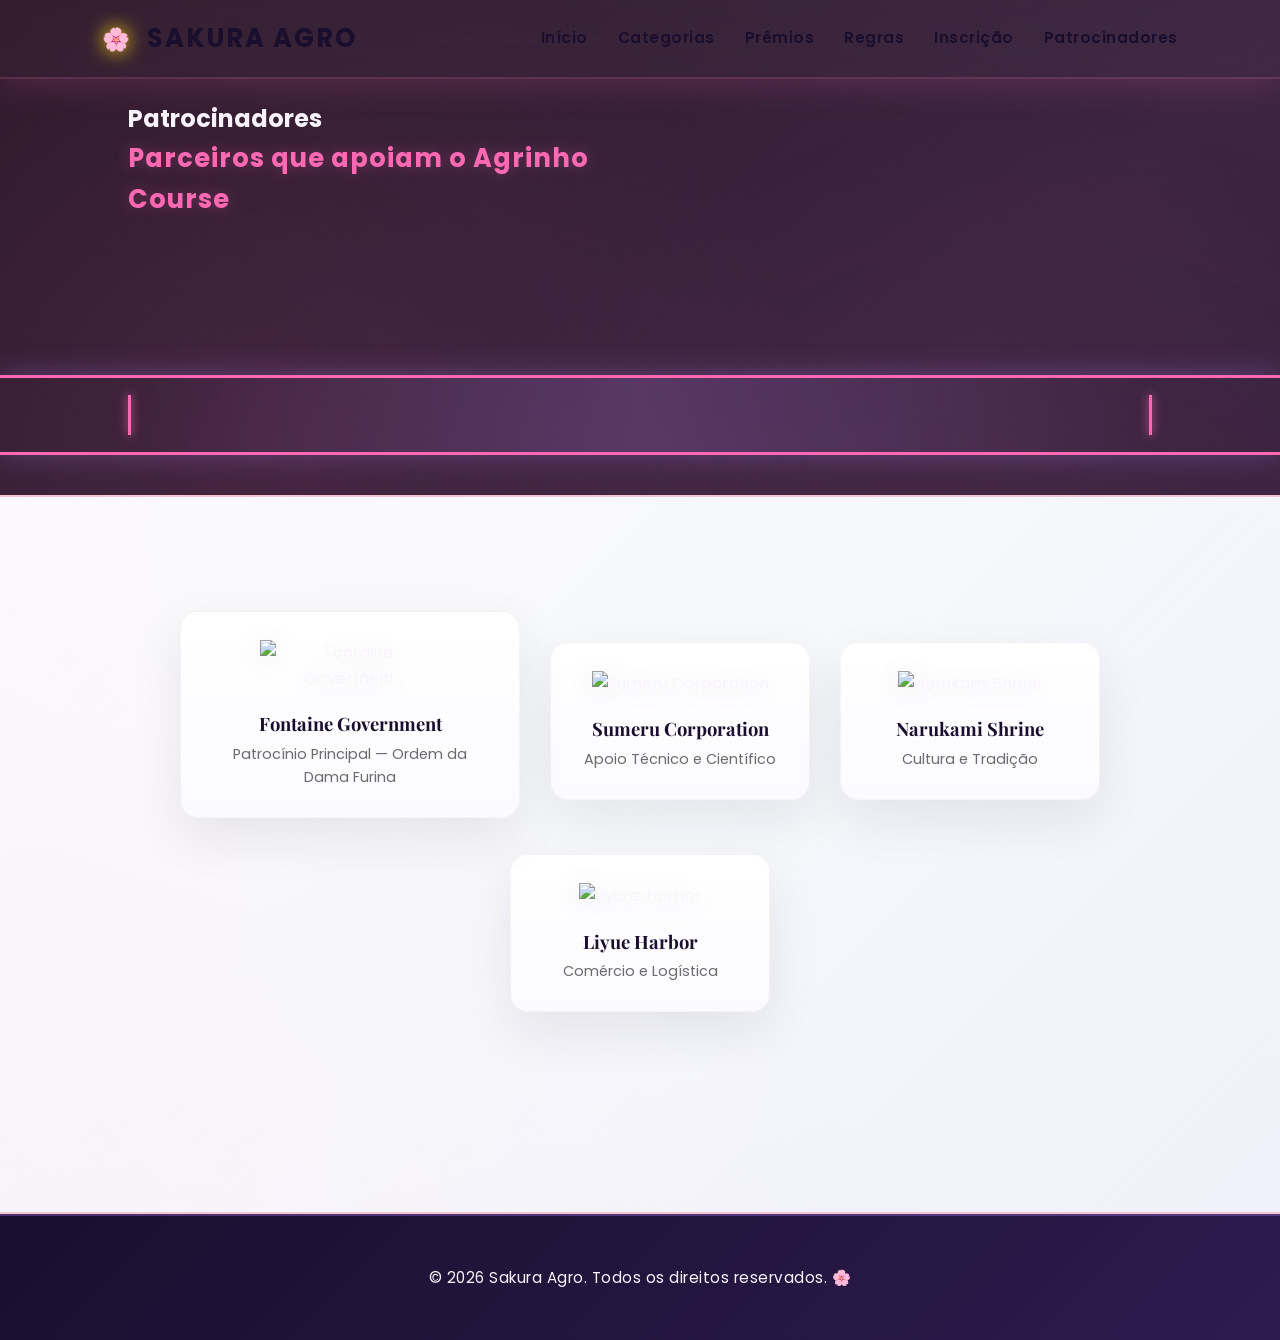
==== sponsors.html @ 6cbfce7f "vvccvcvvc" ====
<!DOCTYPE html>
<html lang="pt-BR">
<head>
    <meta charset="UTF-8">
    <meta name="viewport" content="width=device-width, initial-scale=1.0">
    <title>Patrocinadores — Sakura Agro</title>
    <meta name="description" content="Página dedicada aos patrocinadores do Concurso Sakura Agro.">
    <link rel="stylesheet" href="style.css">
    <script src="script.js" defer></script>
</head>
<body class="sponsors-page">

<header>
    <div class="logo"><span class="logo-icon">🌸</span> Sakura Agro</div>
    <nav>
        <a href="index.html#inicio">Início</a>
        <a href="index.html#categorias">Categorias</a>
        <a href="index.html#premios">Prêmios</a>
        <a href="index.html#regras">Regras</a>
        <a href="index.html#inscricao">Inscrição</a>
        <a href="sponsors.html" class="active">Patrocinadores</a>
    </nav>
</header>

<section class="section section-hero-small">
    <div class="hero-content">
        <h1>Patrocinadores</h1>
        <p class="hero-subtitle">Parceiros que apoiam o Agrinho Course</p>
    </div>
</section>

<div class="torii-gate" aria-hidden="true"></div>

<main class="section section-sponsors page-only">
    <div class="sponsors-grid sponsors-grid-page">
        <div class="sponsor-card sponsor-feature">
            <img src="https://i.pinimg.com/1200x/1a/83/44/1a834451428a2a9a64dd403f55b60fff.jpg" alt="Fontaine Goverment">
            <h3 class="sponsor-name">Fontaine Government</h3>
            <p class="sponsor-role">Patrocínio Principal — Ordem da Dama Furina</p>
        </div>

        <div class="sponsor-card">
            <img src="https://i.pinimg.com/1200x/a7/0e/d1/a70ed110e1bf7dfa4d4fc2fdf993f224.jpg" alt="Sumeru Corporation">
            <h3 class="sponsor-name">Sumeru Corporation</h3>
            <p class="sponsor-role">Apoio Técnico e Científico</p>
        </div>

        <div class="sponsor-card">
            <img src="https://i.pinimg.com/1200x/59/bc/20/59bc202d70ffbcce780dacec25b6aa6b.jpg" alt="Narukami Shrine">
            <h3 class="sponsor-name">Narukami Shrine</h3>
            <p class="sponsor-role">Cultura e Tradição</p>
        </div>

        <div class="sponsor-card">
            <img src="https://i.pinimg.com/1200x/6c/08/5d/6c085d17c82d0648b379d2c2f9f235dd.jpg" alt="Liyune harbor">
            <h3 class="sponsor-name">Liyue Harbor</h3>
            <p class="sponsor-role">Comércio e Logística</p>
        </div>
    </div>
</main>

<footer>
    <div class="footer-content">
        <p>&copy; 2026 Sakura Agro. Todos os direitos reservados. 🌸</p>
    </div>
</footer>

</body>
</html>
---- style.css ----
@import url('https://fonts.googleapis.com/css2?family=Playfair+Display:wght@700;900&family=Poppins:wght@300;400;600;700&display=swap');

:root{
    --primary:#E75480;
    --secondary:#C94A8B;
    --accent:#FF69B4;
    --gold:#FFD60A;
    --neon-purple:#FF69B4;
    --neon-pink:#FF1493;
    --dark:#1a0e2e;
    --light:#F8F4FB;
    --purple-light:#E8D5F2;
}

*{
    margin:0;
    padding:0;
    box-sizing:border-box;
}

html{
    scroll-behavior:smooth;
}

body{
    font-family:'Poppins', sans-serif;
    background:linear-gradient(135deg, #2d1a2a 0%, #3d2541 50%, #2d1f3d 100%);
    color:var(--light);
    overflow-x:hidden;
    line-height:1.6;
    position:relative;
}

body::before{
    content:'';
    position:fixed;
    top:0;
    left:0;
    width:100%;
    height:100%;
    background:
        radial-gradient(circle at 20% 50%, rgba(255, 105, 180, 0.08) 0%, transparent 50%),
        radial-gradient(circle at 80% 80%, rgba(231, 84, 128, 0.08) 0%, transparent 50%);
    pointer-events:none;
    z-index:0;
}

/* ===== HEADER ===== */
header{
    position:fixed;
    top:0;
    left:0;
    width:100%;
    z-index:1000;
    display:flex;
    justify-content:space-between;
    align-items:center;
    padding:18px 8%;
    background:rgba(45, 26, 42, 0.95);
    backdrop-filter:blur(20px);
    box-shadow:0 8px 32px rgba(255, 105, 180, 0.15);
    border-bottom:2px solid rgba(255, 105, 180, 0.2);
}

.logo{
    font-size:1.6rem;
    font-weight:900;
    background:linear-gradient(135deg, #FF69B4, #FF1493);
    -webkit-background-clip:text;
    -webkit-text-fill-color:transparent;
    background-clip:text;
    letter-spacing:2px;
    text-transform:uppercase;
}

.logo-icon{
    color:var(--gold);
    margin-right:8px;
    font-size:1.4rem;
    filter:drop-shadow(0 0 10px var(--gold));
}

nav{
    display:flex;
    gap:30px;
}

nav a{
    text-decoration:none;
    color:var(--light);
    font-weight:600;
    font-size:0.95rem;
    transition:all 0.3s ease;
    position:relative;
    letter-spacing:0.5px;
    text-shadow:0 0 10px rgba(187, 134, 252, 0);
}

nav a::after{
    content:'';
    position:absolute;
    bottom:-8px;
    left:0;
    width:0;
    height:3px;
    background:linear-gradient(90deg, var(--neon-purple), var(--neon-pink), var(--gold));
    transition:width 0.3s ease;
    box-shadow:0 0 10px var(--neon-purple);
}

nav a:hover{
    color:var(--neon-pink);
    text-shadow:0 0 15px rgba(255, 16, 240, 0.5);
}

nav a:hover::after{
    width:100%;
}

/* ===== HERO ===== */
.hero{
    min-height:100vh;
    display:flex;
    justify-content:space-between;
    align-items:center;
    text-align:left;
    padding:150px 8% 80px;
    background:linear-gradient(135deg, rgba(231, 84, 128, 0.1) 0%, rgba(201, 74, 139, 0.05) 100%);
    position:relative;
    overflow:hidden;
    gap:40px;
    z-index:1;
}

.hero::before{
    content:'';
    position:absolute;
    top:-50%;
    right:10%;
    width:600px;
    height:600px;
    background:radial-gradient(circle, rgba(255, 105, 180, 0.15) 0%, transparent 70%);
    border-radius:50%;
    filter:blur(40px);
}

.hero-ornament{
    font-size:2.5rem;
    color:var(--neon-purple);
    opacity:0.6;
    position:absolute;
    top:50%;
    transform:translateY(-50%);
    text-shadow:0 0 20px var(--neon-purple);
}

.hero-ornament.left{
    left:3%;
}

.hero-ornament.right{
    right:3%;
}

.hero-content{
    flex:1;
    max-width:550px;
    position:relative;
    z-index:2;
}

.hero-image{
    flex:1;
    display:flex;
    justify-content:center;
    align-items:center;
    position:relative;
    z-index:2;
}

.hero-image img{
    width:100%;
    max-width:450px;
    height:auto;
    filter:drop-shadow(0 0 40px rgba(255, 16, 240, 0.4));
    animation:sway 3s ease-in-out infinite;
}

.hero-glow{
    position:absolute;
    width:400px;
    height:400px;
    background:radial-gradient(circle, rgba(187, 134, 252, 0.2) 0%, transparent 70%);
    border-radius:50%;
    filter:blur(30px);
    animation:pulse 3s ease-in-out infinite;
}

@keyframes sway{
    0%, 100%{ transform:translateX(0) translateY(0); }
    50%{ transform:translateX(10px) translateY(-15px); }
}

@keyframes pulse{
    0%, 100%{ transform:scale(1); opacity:0.6; }
    50%{ transform:scale(1.1); opacity:0.8; }
}

.hero-decoration{
    font-size:3rem;
    color:var(--gold);
    margin-bottom:20px;
    animation:float 3s ease-in-out infinite;
    text-shadow:0 0 20px var(--gold);
}

@keyframes float{
    0%, 100%{ transform:translateY(0px); }
    50%{ transform:translateY(-20px); }
}

.hero h1{
    font-size:5.5rem;
    line-height:1;
    margin-bottom:15px;
    background:linear-gradient(135deg, #FF69B4, #FF1493, var(--gold));
    -webkit-background-clip:text;
    -webkit-text-fill-color:transparent;
    background-clip:text;
    font-weight:900;
    letter-spacing:3px;
    text-shadow:0 0 30px rgba(255, 105, 180, 0.3);
    font-family:'Playfair Display', serif;
}

.hero-subtitle{
    font-size:1.6rem;
    color:#FF69B4;
    margin-bottom:15px;
    font-weight:700;
    letter-spacing:1px;
    text-shadow:0 0 15px rgba(255, 105, 180, 0.3);
}

.hero-description{
    font-size:1.1rem;
    margin-bottom:40px;
    color:#D0D0D0;
    line-height:1.9;
}

.hero-buttons{
    display:flex;
    gap:20px;
}

/* ===== BUTTONS ===== */
.btn{
    display:inline-block;
    padding:16px 40px;
    margin:0;
    border:none;
    border-radius:50px;
    font-weight:700;
    font-size:1rem;
    cursor:pointer;
    transition:all 0.3s ease;
    letter-spacing:1px;
    text-transform:uppercase;
    position:relative;
    overflow:hidden;
}

.btn::before{
    content:'';
    position:absolute;
    top:0;
    left:-100%;
    width:100%;
    height:100%;
    background:inherit;
    filter:brightness(1.3);
    z-index:-1;
    transition:left 0.3s ease;
}

.btn:hover::before{
    left:0;
}

.btn-primary{
    background:linear-gradient(135deg, var(--neon-purple), var(--neon-pink));
    color:white;
    box-shadow:0 0 30px rgba(187, 134, 252, 0.5);
    border:1px solid rgba(187, 134, 252, 0.5);
}

.btn-primary:hover{
    transform:translateY(-3px);
    box-shadow:0 0 50px rgba(187, 134, 252, 0.8);
    border-color:var(--gold);
}

.btn-secondary{
    background:transparent;
    color:var(--neon-pink);
    border:2px solid var(--neon-pink);
    box-shadow:0 0 20px rgba(255, 16, 240, 0.3);
}

.btn-secondary:hover{
    background:var(--neon-pink);
    color:var(--dark);
    transform:translateY(-3px);
    box-shadow:0 0 40px rgba(255, 16, 240, 0.6);
}

.btn-submit{
    width:100%;
    margin-top:20px;
}

/* ===== TORII GATE ===== */
.torii-gate{
    height:80px;
    background:linear-gradient(90deg, transparent 10%, rgba(187, 134, 252, 0.2) 50%, transparent 90%);
    border-top:3px solid var(--neon-purple);
    border-bottom:3px solid var(--neon-purple);
    position:relative;
    margin:40px 0;
    box-shadow:0 0 30px rgba(187, 134, 252, 0.3);
}

.torii-gate::before,
.torii-gate::after{
    content:'';
    position:absolute;
    width:3px;
    height:40px;
    background:var(--neon-purple);
    top:50%;
    transform:translateY(-50%);
    box-shadow:0 0 10px var(--neon-purple);
}

.torii-gate::before{
    left:10%;
}

.torii-gate::after{
    right:10%;
}

/* ===== SECTIONS ===== */
.section{
    padding:100px 10%;
    position:relative;
    z-index:1;
}

.section-title{
    text-align:center;
    margin-bottom:60px;
}

.section-title h2{
    font-size:3.5rem;
    background:linear-gradient(135deg, #FF69B4, #FF1493, var(--gold));
    -webkit-background-clip:text;
    -webkit-text-fill-color:transparent;
    background-clip:text;
    margin-bottom:15px;
    letter-spacing:2px;
    font-weight:900;
    font-family:'Playfair Display', serif;
    text-shadow:0 0 30px rgba(255, 105, 180, 0.2);
}

.title-line{
    width:100px;
    height:4px;
    background:linear-gradient(90deg, #FF69B4, #FF1493, var(--gold));
    margin:0 auto;
    border-radius:2px;
    box-shadow:0 0 20px #FF69B4;
}

.section-subtitle{
    color:var(--neon-pink);
    font-size:1.1rem;
    margin-top:15px;
    letter-spacing:1px;
}

/* ===== CATEGORIES SECTION ===== */
.section-categories{
    background:linear-gradient(135deg, rgba(123, 45, 159, 0.1) 0%, rgba(45, 27, 78, 0.8) 100%);
    border-top:2px solid rgba(187, 134, 252, 0.3);
    border-bottom:2px solid rgba(187, 134, 252, 0.3);
}

.categories-grid{
    display:grid;
    grid-template-columns:repeat(auto-fit, minmax(280px, 1fr));
    gap:30px;
    margin-top:50px;
}

.category-card{
    background:linear-gradient(135deg, rgba(123, 45, 159, 0.2) 0%, rgba(201, 74, 139, 0.1) 100%);
    padding:40px 30px;
    border-radius:15px;
    text-align:center;
    transition:all 0.35s ease;
    border:2px solid rgba(187, 134, 252, 0.3);
    box-shadow:0 10px 30px rgba(187, 134, 252, 0.1);
    position:relative;
    overflow:hidden;
}

.category-card::before{
    content:'';
    position:absolute;
    top:-50%;
    left:-50%;
    width:200%;
    height:200%;
    background:linear-gradient(135deg, transparent 0%, rgba(255, 16, 240, 0.1) 50%, transparent 100%);
    transition:all 0.3s ease;
    opacity:0;
}

.category-card:hover{
    transform:translateY(-10px);
    border-color:var(--neon-pink);
    background:linear-gradient(135deg, rgba(123, 45, 159, 0.3) 0%, rgba(201, 74, 139, 0.2) 100%);
    box-shadow:0 20px 50px rgba(255, 16, 240, 0.3);
}

.category-card:hover::before{
    opacity:1;
    animation:shine 0.5s ease;
}

@keyframes shine{
    0%{ left:-50%; }
    100%{ left:150%; }
}

.category-icon{
    font-size:3.5rem;
    margin-bottom:20px;
    filter:drop-shadow(0 0 15px rgba(187, 134, 252, 0.4));
}

.category-card h3{
    color:var(--neon-pink);
    font-size:1.5rem;
    margin-bottom:15px;
    font-weight:700;
}

.category-card p{
    color:#B0B0B0;
    line-height:1.7;
    font-size:0.95rem;
    margin-bottom:20px;
}

.category-badge{
    display:inline-block;
    background:linear-gradient(135deg, var(--neon-purple), var(--neon-pink));
    color:white;
    padding:8px 16px;
    border-radius:20px;
    font-size:0.85rem;
    font-weight:700;
    box-shadow:0 0 15px rgba(187, 134, 252, 0.4);
}

/* ===== PRIZES SECTION ===== */
.section-prizes{
    background:linear-gradient(135deg, #2d1b4e 0%, rgba(45, 27, 78, 0.5) 100%);
}

.prizes-container{
    display:grid;
    grid-template-columns:repeat(auto-fit, minmax(320px, 1fr));
    gap:30px;
    margin-top:50px;
}

.prize-card{
    background:linear-gradient(135deg, rgba(123, 45, 159, 0.2) 0%, rgba(201, 74, 139, 0.15) 100%);
    padding:40px 30px;
    border-radius:15px;
    text-align:center;
    border:2px solid;
    position:relative;
    overflow:hidden;
    transition:all 0.3s ease;
}

.prize-card::before{
    content:'';
    position:absolute;
    top:-50%;
    left:-50%;
    width:200%;
    height:200%;
    background:radial-gradient(circle, rgba(255, 16, 240, 0.1) 0%, transparent 70%);
    opacity:0;
    transition:opacity 0.3s ease;
}

.prize-card:hover{
    transform:translateY(-10px);
    box-shadow:0 20px 50px rgba(187, 134, 252, 0.3);
}

.prize-card:hover::before{
    opacity:1;
}

.prize-gold{
    border-color:var(--gold);
    background:linear-gradient(135deg, rgba(255, 214, 10, 0.15) 0%, rgba(201, 74, 139, 0.1) 100%);
}

.prize-silver{
    border-color:rgba(192, 192, 192, 0.6);
    background:linear-gradient(135deg, rgba(192, 192, 192, 0.1) 0%, rgba(201, 74, 139, 0.1) 100%);
}

.prize-bronze{
    border-color:rgba(205, 127, 50, 0.6);
    background:linear-gradient(135deg, rgba(205, 127, 50, 0.1) 0%, rgba(201, 74, 139, 0.1) 100%);
}

.prize-rank{
    font-size:0.9rem;
    font-weight:700;
    color:var(--neon-purple);
    margin-bottom:10px;
    letter-spacing:2px;
    text-transform:uppercase;
}

.prize-icon{
    font-size:4rem;
    margin:20px 0;
}

.prize-card h3{
    font-size:1.6rem;
    color:var(--neon-pink);
    margin-bottom:25px;
    font-weight:700;
}

.prize-list{
    list-style:none;
    text-align:left;
}

.prize-list li{
    color:#D0D0D0;
    padding:10px 0;
    border-bottom:1px solid rgba(187, 134, 252, 0.2);
    font-size:1rem;
}

.prize-list li:last-child{
    border-bottom:none;
}

/* ===== SCHEDULE SECTION ===== */
.section-schedule{
    background:linear-gradient(135deg, rgba(123, 45, 159, 0.1) 0%, rgba(45, 27, 78, 0.8) 100%);
}

.timeline{
    max-width:800px;
    margin:50px auto;
    position:relative;
}

.timeline::before{
    content:'';
    position:absolute;
    left:50%;
    transform:translateX(-50%);
    width:3px;
    height:100%;
    background:linear-gradient(180deg, var(--neon-purple), var(--neon-pink), var(--gold));
    box-shadow:0 0 20px var(--neon-purple);
}

.timeline-item{
    margin-bottom:50px;
    position:relative;
}

.timeline-item:nth-child(odd) .timeline-content{
    margin-left:0;
    margin-right:52%;
    text-align:right;
}

.timeline-item:nth-child(even) .timeline-content{
    margin-left:52%;
    margin-right:0;
    text-align:left;
}

.timeline-dot{
    position:absolute;
    left:50%;
    transform:translateX(-50%);
    width:20px;
    height:20px;
    background:var(--neon-purple);
    border:4px solid var(--dark);
    border-radius:50%;
    top:0;
    box-shadow:0 0 20px var(--neon-purple);
}

.timeline-content h3{
    color:var(--neon-pink);
    font-size:1.3rem;
    margin-bottom:8px;
    font-weight:700;
}

.timeline-content p{
    color:#B0B0B0;
    font-size:1rem;
}

/* ===== REGISTRATION SECTION ===== */
.section-registration{
    background:linear-gradient(135deg, #2d1b4e 0%, rgba(45, 27, 78, 0.5) 100%);
    border-top:2px solid rgba(187, 134, 252, 0.3);
}

.registration-form{
    max-width:600px;
    margin:50px auto;
    background:rgba(123, 45, 159, 0.1);
    padding:40px;
    border-radius:15px;
    border:2px solid rgba(187, 134, 252, 0.3);
    box-shadow:0 10px 40px rgba(187, 134, 252, 0.2);
}

.form-group{
    margin-bottom:25px;
}

.form-group input,
.form-group select{
    width:100%;
    padding:14px 18px;
    background:rgba(255, 255, 255, 0.05);
    border:2px solid rgba(187, 134, 252, 0.3);
    border-radius:10px;
    color:var(--light);
    font-family:inherit;
    font-size:1rem;
    transition:all 0.3s ease;
}

.form-group input::placeholder{
    color:rgba(208, 208, 208, 0.5);
}

.form-group input:focus,
.form-group select:focus{
    outline:none;
    border-color:var(--neon-pink);
    background:rgba(255, 255, 255, 0.08);
    box-shadow:0 0 20px rgba(255, 16, 240, 0.3);
}

.form-group select option{
    background:var(--dark);
    color:var(--light);
}

/* ===== RULES SECTION ===== */
.section-rules{
    background:linear-gradient(135deg, rgba(123, 45, 159, 0.1) 0%, rgba(45, 27, 78, 0.8) 100%);
    border-top:2px solid rgba(187, 134, 252, 0.3);
    border-bottom:2px solid rgba(187, 134, 252, 0.3);
}

.rules-container{
    display:grid;
    grid-template-columns:repeat(auto-fit, minmax(450px, 1fr));
    gap:40px;
    margin-top:50px;
}

.rules-column{
    display:flex;
    flex-direction:column;
    gap:25px;
}

.rule-item{
    background:linear-gradient(135deg, rgba(123, 45, 159, 0.2) 0%, rgba(201, 74, 139, 0.1) 100%);
    padding:30px;
    border-radius:12px;
    border-left:4px solid var(--neon-purple);
    transition:all 0.3s ease;
    position:relative;
    overflow:hidden;
}

.rule-item::before{
    content:'';
    position:absolute;
    top:0;
    right:0;
    width:100px;
    height:100px;
    background:radial-gradient(circle, rgba(187, 134, 252, 0.1) 0%, transparent 70%);
    opacity:0;
    transition:opacity 0.3s ease;
}

.rule-item:hover{
    transform:translateX(10px);
    border-left-color:var(--neon-pink);
    background:linear-gradient(135deg, rgba(123, 45, 159, 0.3) 0%, rgba(201, 74, 139, 0.2) 100%);
    box-shadow:0 10px 30px rgba(187, 134, 252, 0.2);
}

.rule-item:hover::before{
    opacity:1;
}

.rule-number{
    display:inline-block;
    font-size:1.8rem;
    color:var(--gold);
    font-weight:900;
    margin-bottom:10px;
    text-shadow:0 0 15px rgba(255, 214, 10, 0.4);
}

.rule-item h3{
    color:var(--neon-pink);
    font-size:1.3rem;
    margin-bottom:12px;
    font-weight:700;
}

.rule-item p{
    color:#C0C0C0;
    font-size:0.95rem;
    line-height:1.7;
}

/* Rules Note */
.rules-note{
    background:linear-gradient(135deg, rgba(255, 214, 10, 0.15) 0%, rgba(201, 74, 139, 0.15) 100%);
    border:2px solid var(--gold);
    border-radius:12px;
    padding:30px;
    margin-top:50px;
    text-align:center;
}

.rules-note h4{
    color:var(--gold);
    font-size:1.3rem;
    margin-bottom:15px;
    font-weight:700;
    letter-spacing:1px;
}

.rules-note p{
    color:#D0D0D0;
    font-size:0.95rem;
    line-height:1.7;
}

/* ===== FOOTER ===== */
footer{
    background:linear-gradient(135deg, var(--dark) 0%, #2d1b4e 100%);
    color:var(--light);
    text-align:center;
    padding:40px;
    font-size:0.95rem;
    letter-spacing:0.5px;
    border-top:2px solid rgba(187, 134, 252, 0.3);
    box-shadow:0 -10px 30px rgba(187, 134, 252, 0.1);
}

.footer-content p{
    margin:10px 0;
}

.footer-tagline{
    color:var(--neon-pink);
    font-weight:700;
    font-style:italic;
}

/* ===== SPONSORS (Furina Aesthetic) ===== */
.section-sponsors {
    background: linear-gradient(135deg, rgba(255, 255, 255, 0.98) 0%, rgba(245, 250, 255, 0.98) 100%);
    border-top: 2px solid rgba(231, 84, 128, 0.3);
    border-bottom: 2px solid rgba(231, 84, 128, 0.3);
    position: relative;
    overflow: hidden;
}

.section-sponsors::before {
    content: '';
    position: absolute;
    top: 0;
    left: 0;
    right: 0;
    bottom: 0;
    background: 
        linear-gradient(45deg, rgba(255, 105, 180, 0.03) 0%, transparent 50%),
        linear-gradient(-45deg, rgba(200, 100, 200, 0.03) 0%, transparent 50%);
    pointer-events: none;
}

.sponsors-grid {
    display: flex;
    gap: 40px;
    justify-content: center;
    align-items: center;
    flex-wrap: wrap;
    margin-top: 40px;
    position: relative;
    z-index: 1;
}

.sponsor-item {
    background: white;
    padding: 20px;
    border-radius: 15px;
    box-shadow: 0 8px 32px rgba(231, 84, 128, 0.15);
    border: 2px solid rgba(255, 105, 180, 0.2);
    transition: all 0.4s cubic-bezier(0.34, 1.56, 0.64, 1);
    position: relative;
}

.sponsor-item:hover {
    transform: translateY(-10px) scale(1.05);
    box-shadow: 0 16px 48px rgba(231, 84, 128, 0.25);
    border-color: rgba(255, 105, 180, 0.4);
}

.sponsor-item.sponsor-center {
    transform: scale(1.1);
}

.sponsor-item.sponsor-center:hover {
    transform: translateY(-12px) scale(1.15);
}

.sponsors-grid img {
    max-width: 160px;
    filter: drop-shadow(0 4px 12px rgba(0, 0, 0, 0.08));
    transition: filter 0.3s ease;
}

.sponsor-item:hover img {
    filter: drop-shadow(0 6px 16px rgba(231, 84, 128, 0.2));
}

/* ===== SPONSORS PAGE ONLY ===== */
.sponsors-page header{ position:fixed; top:0; left:0; width:100%; z-index:1000; background:rgba(255,255,255,0.02); padding:18px 8%;}
.sponsors-page .logo{ color:var(--dark); -webkit-text-fill-color:initial; background:none; font-weight:700}
.sponsors-page nav a{ color:var(--dark); font-weight:600}
.sponsors-grid-page{ max-width:1100px; margin:40px auto 80px; gap:30px }
.sponsor-card{ background:linear-gradient(180deg,#fff 0%, #fbfbff 100%); padding:28px; border-radius:18px; text-align:center; width:260px; box-shadow:0 20px 50px rgba(30,20,40,0.08); border:1px solid rgba(0,0,0,0.04)}
.sponsor-card.sponsor-feature{ width:340px; transform:translateY(-6px)}
.sponsor-card img{ max-width:180px; margin-bottom:12px}
.sponsor-name{ font-family:'Playfair Display', serif; color:var(--dark); margin:6px 0 4px; font-size:1.15rem}
.sponsor-role{ color:#6b6b6b; font-size:0.9rem}
.page-only{ padding:80px 6% 120px }

/* ===== FORM MESSAGES ===== */
.form-message{ margin-top:12px; font-weight:700; }
.form-message.success{ color:#c8f7c5; }
.form-message.error{ color:#ffb3c6; }
/* Recursos removidos: galeria, jurados, FAQ e estilos relacionados */

/* ===== RESPONSIVE ===== */
@media(max-width:768px){
    .hero{
        flex-direction:column;
        text-align:center;
        padding:120px 8% 60px;
    }
    
    .hero-ornament{
        display:none;
    }
    
    .hero-image img{
        max-width:300px;
    }
    
    .hero h1{
        font-size:3.5rem;
    }
    
    .hero-buttons{
        flex-direction:column;
        gap:15px;
    }
    
    .btn{
        width:100%;
        text-align:center;
    }
    
    .section-title h2{
        font-size:2.5rem;
    }
    
    .timeline::before{
        left:15px;
    }
    
    .timeline-item:nth-child(odd) .timeline-content,
    .timeline-item:nth-child(even) .timeline-content{
        margin-left:60px;
        margin-right:0;
        text-align:left;
    }
    
    .timeline-dot{
        left:7px;
    }
    
    .rules-container{
        grid-template-columns:1fr;
    }
    
    nav{
        gap:15px;
    }
    
    nav a{
        font-size:0.85rem;
    }
}
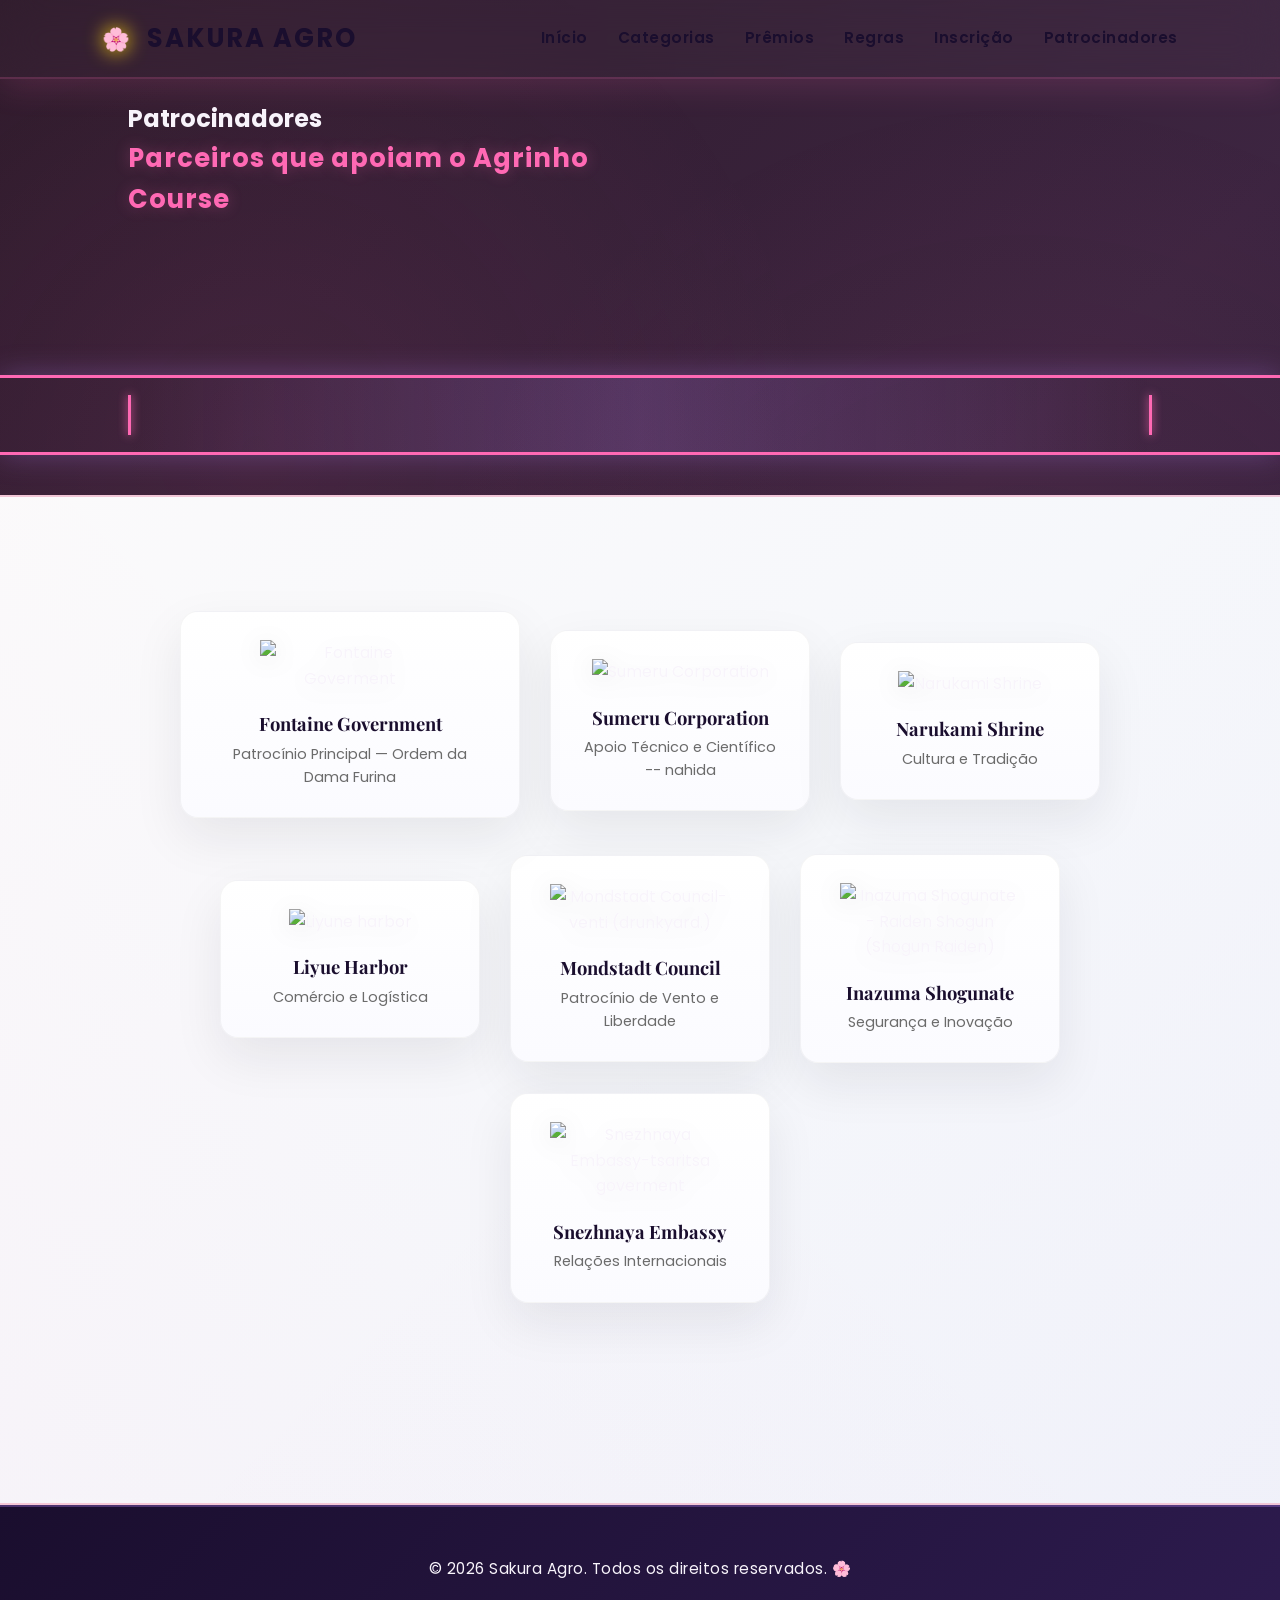
==== commit 690af5dc: "upd" ====
--- a/sponsors.html
+++ b/sponsors.html
@@ -42,7 +42,7 @@
         <div class="sponsor-card">
             <img src="https://i.pinimg.com/1200x/a7/0e/d1/a70ed110e1bf7dfa4d4fc2fdf993f224.jpg" alt="Sumeru Corporation">
             <h3 class="sponsor-name">Sumeru Corporation</h3>
-            <p class="sponsor-role">Apoio Técnico e Científico</p>
+            <p class="sponsor-role">Apoio Técnico e Científico -- nahida</p>
         </div>
 
         <div class="sponsor-card">
@@ -56,6 +56,24 @@
             <h3 class="sponsor-name">Liyue Harbor</h3>
             <p class="sponsor-role">Comércio e Logística</p>
         </div>
+
+        <div class="sponsor-card">
+            <img src="https://i.pinimg.com/736x/cd/64/fc/cd64fcb07e18eef8bf28ab49d0cda8c6.jpg" alt="Mondstadt Council- venti (drunkyard.)">
+            <h3 class="sponsor-name">Mondstadt Council</h3>
+            <p class="sponsor-role">Patrocínio de Vento e Liberdade</p>
+        </div>
+
+        <div class="sponsor-card">
+        <img src="https://i.pinimg.com/736x/9c/04/69/9c0469d86ae0ec7db129785ef0e2b609.jpg" alt="Inazuma Shogunate - Raiden Shogun (Shogun Raiden)">
+            <h3 class="sponsor-name">Inazuma Shogunate</h3>
+            <p class="sponsor-role">Segurança e Inovação</p>
+        </div>
+
+        <div class="sponsor-card">
+            <img src="https://i.pinimg.com/736x/ac/ec/0b/acec0bb5a434d26ac205c257feaf96ef.jpg" alt="Snezhnaya Embassy-tsaritsa goverment">
+            <h3 class="sponsor-name">Snezhnaya Embassy</h3>
+            <p class="sponsor-role">Relações Internacionais</p>
+        </div>
     </div>
 </main>
 
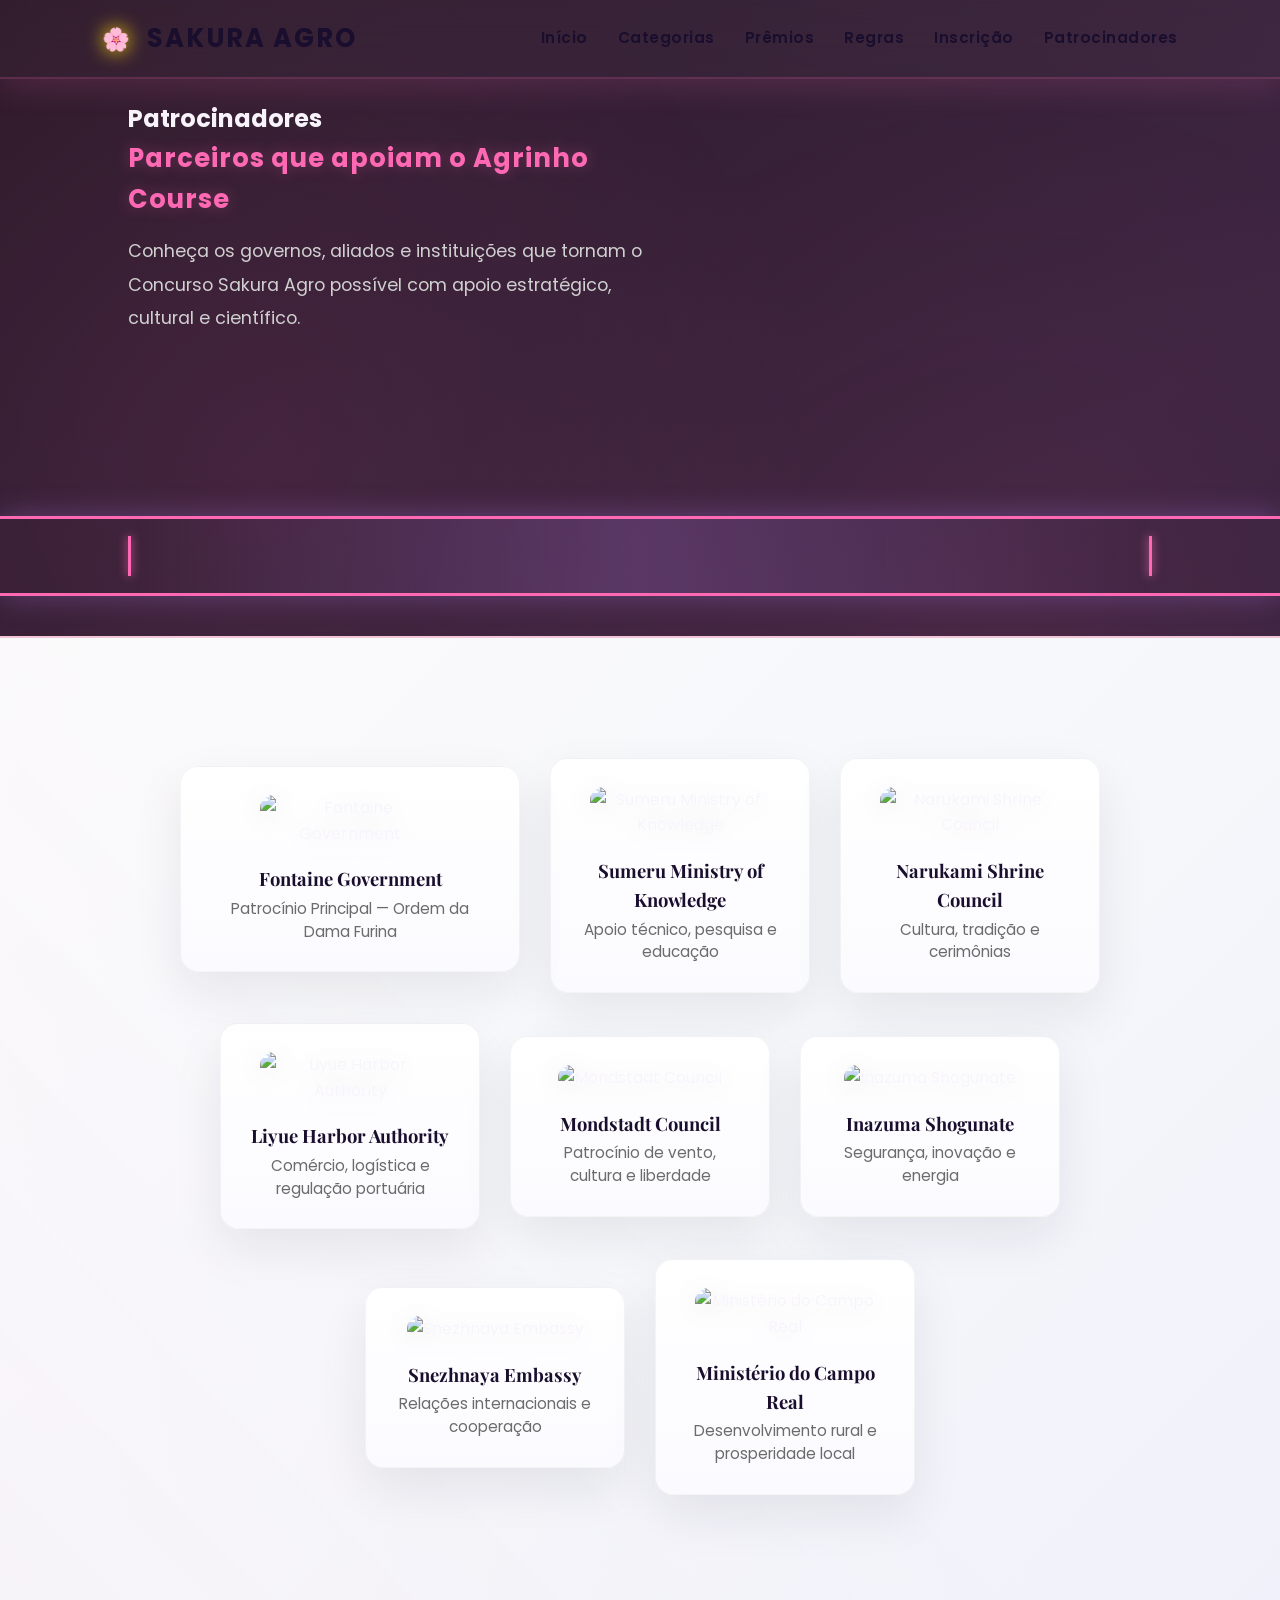
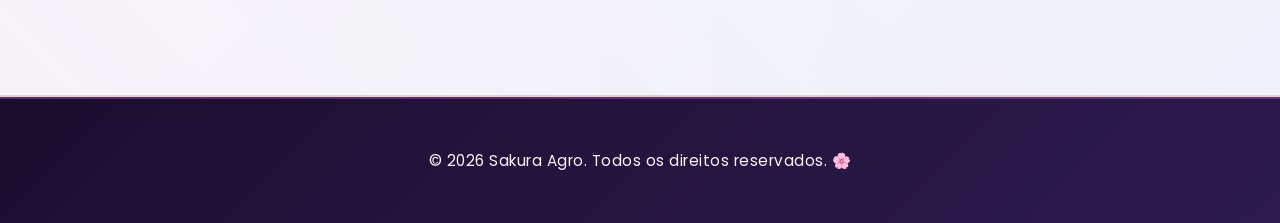
==== commit 13298fc9: "update" ====
--- a/sponsors.html
+++ b/sponsors.html
@@ -26,6 +26,7 @@
     <div class="hero-content">
         <h1>Patrocinadores</h1>
         <p class="hero-subtitle">Parceiros que apoiam o Agrinho Course</p>
+        <p class="hero-description">Conheça os governos, aliados e instituições que tornam o Concurso Sakura Agro possível com apoio estratégico, cultural e científico.</p>
     </div>
 </section>
 
@@ -34,45 +35,51 @@
 <main class="section section-sponsors page-only">
     <div class="sponsors-grid sponsors-grid-page">
         <div class="sponsor-card sponsor-feature">
-            <img src="https://i.pinimg.com/1200x/1a/83/44/1a834451428a2a9a64dd403f55b60fff.jpg" alt="Fontaine Goverment">
+            <img src="https://i.pinimg.com/1200x/1a/83/44/1a834451428a2a9a64dd403f55b60fff.jpg" alt="Fontaine Government">
             <h3 class="sponsor-name">Fontaine Government</h3>
             <p class="sponsor-role">Patrocínio Principal — Ordem da Dama Furina</p>
         </div>
 
         <div class="sponsor-card">
-            <img src="https://i.pinimg.com/1200x/a7/0e/d1/a70ed110e1bf7dfa4d4fc2fdf993f224.jpg" alt="Sumeru Corporation">
-            <h3 class="sponsor-name">Sumeru Corporation</h3>
-            <p class="sponsor-role">Apoio Técnico e Científico -- nahida</p>
+            <img src="https://i.pinimg.com/1200x/a7/0e/d1/a70ed110e1bf7dfa4d4fc2fdf993f224.jpg" alt="Sumeru Ministry of Knowledge">
+            <h3 class="sponsor-name">Sumeru Ministry of Knowledge</h3>
+            <p class="sponsor-role">Apoio técnico, pesquisa e educação</p>
         </div>
 
         <div class="sponsor-card">
-            <img src="https://i.pinimg.com/1200x/59/bc/20/59bc202d70ffbcce780dacec25b6aa6b.jpg" alt="Narukami Shrine">
-            <h3 class="sponsor-name">Narukami Shrine</h3>
-            <p class="sponsor-role">Cultura e Tradição</p>
+            <img src="https://i.pinimg.com/1200x/59/bc/20/59bc202d70ffbcce780dacec25b6aa6b.jpg" alt="Narukami Shrine Council">
+            <h3 class="sponsor-name">Narukami Shrine Council</h3>
+            <p class="sponsor-role">Cultura, tradição e cerimônias</p>
         </div>
 
         <div class="sponsor-card">
-            <img src="https://i.pinimg.com/1200x/6c/08/5d/6c085d17c82d0648b379d2c2f9f235dd.jpg" alt="Liyune harbor">
-            <h3 class="sponsor-name">Liyue Harbor</h3>
-            <p class="sponsor-role">Comércio e Logística</p>
+            <img src="https://i.pinimg.com/1200x/6c/08/5d/6c085d17c82d0648b379d2c2f9f235dd.jpg" alt="Liyue Harbor Authority">
+            <h3 class="sponsor-name">Liyue Harbor Authority</h3>
+            <p class="sponsor-role">Comércio, logística e regulação portuária</p>
         </div>
 
         <div class="sponsor-card">
-            <img src="https://i.pinimg.com/736x/cd/64/fc/cd64fcb07e18eef8bf28ab49d0cda8c6.jpg" alt="Mondstadt Council- venti (drunkyard.)">
+            <img src="https://i.pinimg.com/736x/cd/64/fc/cd64fcb07e18eef8bf28ab49d0cda8c6.jpg" alt="Mondstadt Council">
             <h3 class="sponsor-name">Mondstadt Council</h3>
-            <p class="sponsor-role">Patrocínio de Vento e Liberdade</p>
+            <p class="sponsor-role">Patrocínio de vento, cultura e liberdade</p>
         </div>
 
         <div class="sponsor-card">
-        <img src="https://i.pinimg.com/736x/9c/04/69/9c0469d86ae0ec7db129785ef0e2b609.jpg" alt="Inazuma Shogunate - Raiden Shogun (Shogun Raiden)">
+            <img src="https://i.pinimg.com/736x/9c/04/69/9c0469d86ae0ec7db129785ef0e2b609.jpg" alt="Inazuma Shogunate">
             <h3 class="sponsor-name">Inazuma Shogunate</h3>
-            <p class="sponsor-role">Segurança e Inovação</p>
+            <p class="sponsor-role">Segurança, inovação e energia</p>
         </div>
 
         <div class="sponsor-card">
-            <img src="https://i.pinimg.com/736x/ac/ec/0b/acec0bb5a434d26ac205c257feaf96ef.jpg" alt="Snezhnaya Embassy-tsaritsa goverment">
+            <img src="https://i.pinimg.com/736x/ac/ec/0b/acec0bb5a434d26ac205c257feaf96ef.jpg" alt="Snezhnaya Embassy">
             <h3 class="sponsor-name">Snezhnaya Embassy</h3>
-            <p class="sponsor-role">Relações Internacionais</p>
+            <p class="sponsor-role">Relações internacionais e cooperação</p>
+        </div>
+
+        <div class="sponsor-card">
+            <img src="https://i.pinimg.com/736x/1a/4b/86/1a4b86f5ad00a4afda48dccc4ef8c3f6.jpg" alt="Ministério do Campo Real">
+            <h3 class="sponsor-name">Ministério do Campo Real</h3>
+            <p class="sponsor-role">Desenvolvimento rural e prosperidade local</p>
         </div>
     </div>
 </main>
--- a/style.css
+++ b/style.css
@@ -881,11 +881,12 @@
 .sponsors-page .logo{ color:var(--dark); -webkit-text-fill-color:initial; background:none; font-weight:700}
 .sponsors-page nav a{ color:var(--dark); font-weight:600}
 .sponsors-grid-page{ max-width:1100px; margin:40px auto 80px; gap:30px }
-.sponsor-card{ background:linear-gradient(180deg,#fff 0%, #fbfbff 100%); padding:28px; border-radius:18px; text-align:center; width:260px; box-shadow:0 20px 50px rgba(30,20,40,0.08); border:1px solid rgba(0,0,0,0.04)}
+.sponsor-card{ background:linear-gradient(180deg,#fff 0%, #fbfbff 100%); padding:28px; border-radius:18px; text-align:center; width:260px; box-shadow:0 20px 50px rgba(30,20,40,0.08); border:1px solid rgba(0,0,0,0.04); transition:transform 0.3s ease, box-shadow 0.3s ease;}
 .sponsor-card.sponsor-feature{ width:340px; transform:translateY(-6px)}
-.sponsor-card img{ max-width:180px; margin-bottom:12px}
+.sponsor-card:hover{ transform:translateY(-10px); box-shadow:0 24px 60px rgba(30,20,40,0.12);}
+.sponsor-card img{ max-width:180px; margin-bottom:12px; border-radius:14px;}
 .sponsor-name{ font-family:'Playfair Display', serif; color:var(--dark); margin:6px 0 4px; font-size:1.15rem}
-.sponsor-role{ color:#6b6b6b; font-size:0.9rem}
+.sponsor-role{ color:#6b6b6b; font-size:0.95rem; line-height:1.5;}
 .page-only{ padding:80px 6% 120px }
 
 /* ===== FORM MESSAGES ===== */
